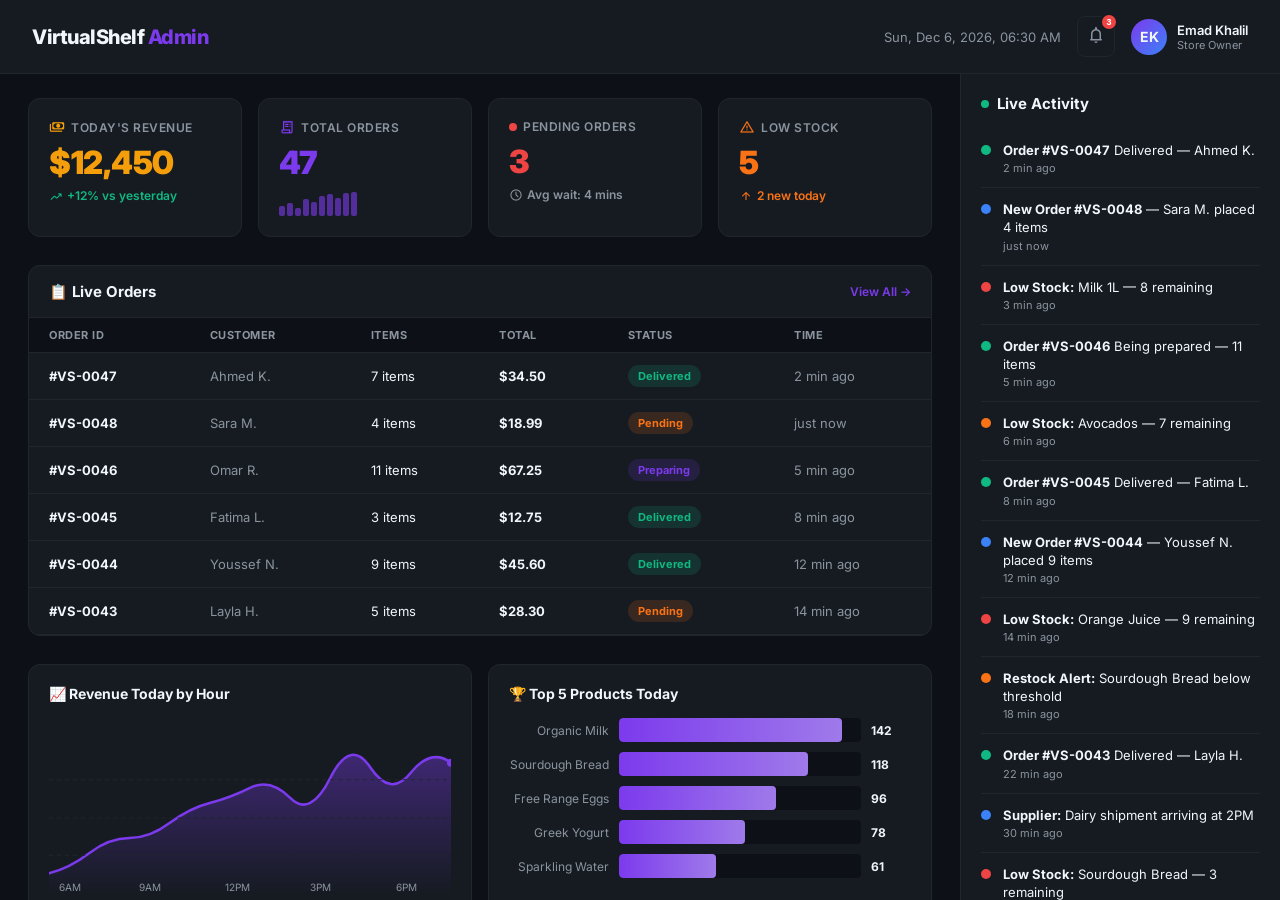
==== admin/index.html @ f6a25a35 "Initial commit: VirtualShelf 4-app system" ====
<!DOCTYPE html>
<html lang="en">
<head>
<meta charset="UTF-8">
<meta name="viewport" content="width=device-width, initial-scale=1.0">
<title>VirtualShelf — Admin Control Center</title>
<link href="https://fonts.googleapis.com/css2?family=Inter:wght@400;500;600;700;800;900&display=swap" rel="stylesheet">
<link href="https://fonts.googleapis.com/css2?family=Material+Symbols+Rounded:opsz,wght,FILL,GRAD@24,400,1,0" rel="stylesheet">
<style>
*,*::before,*::after{box-sizing:border-box;margin:0;padding:0}
:root{
  --bg:#0D1117;--card:#161B22;--card-border:#21262D;--card-hover:#1C2128;
  --white:#F0F6FC;--gray:#8B949E;--light-gray:#30363D;
  --purple:#7C3AED;--purple-light:rgba(124,58,237,.15);
  --gold:#F59E0B;--gold-light:rgba(245,158,11,.15);
  --red:#EF4444;--red-light:rgba(239,68,68,.15);
  --green:#10B981;--green-light:rgba(16,185,129,.15);
  --orange:#F97316;--orange-light:rgba(249,115,22,.15);
  --blue:#3B82F6;
  --radius:12px;--radius-sm:8px;--radius-pill:50px;
  --shadow:0 1px 3px rgba(0,0,0,.3),0 1px 2px rgba(0,0,0,.2);
  --shadow-md:0 4px 12px rgba(0,0,0,.3);
  --font:'Inter',system-ui,sans-serif;
}
html,body{height:100%;font-family:var(--font);background:var(--bg);color:var(--white);overflow:hidden}
body{display:flex;flex-direction:column}

/* TOP NAV */
.top-nav{display:flex;align-items:center;justify-content:space-between;padding:16px 32px;border-bottom:1px solid var(--card-border);background:var(--card);flex-shrink:0}
.nav-left{display:flex;align-items:center;gap:12px}
.nav-logo{font-size:20px;font-weight:800;letter-spacing:-.5px}
.nav-logo span{color:var(--purple)}
.nav-right{display:flex;align-items:center;gap:16px}
.nav-date{font-size:13px;color:var(--gray)}
.notif-btn{position:relative;background:none;border:1px solid var(--card-border);border-radius:var(--radius-sm);padding:8px;cursor:pointer;transition:.2s;color:var(--gray)}
.notif-btn:hover{border-color:var(--purple);color:var(--purple)}
.notif-btn .material-symbols-rounded{font-size:20px}
.notif-badge{position:absolute;top:-4px;right:-4px;background:var(--red);color:#fff;font-size:9px;font-weight:800;width:18px;height:18px;border-radius:50%;display:flex;align-items:center;justify-content:center;border:2px solid var(--card)}
.admin-profile{display:flex;align-items:center;gap:10px;cursor:pointer}
.admin-avatar{width:36px;height:36px;border-radius:50%;background:linear-gradient(135deg,var(--purple),var(--blue));display:flex;align-items:center;justify-content:center;font-size:14px;font-weight:700}
.admin-name{font-size:13px;font-weight:600}
.admin-role{font-size:11px;color:var(--gray)}

/* MAIN LAYOUT */
.main{flex:1;display:flex;overflow:hidden}
.content{flex:1;overflow-y:auto;padding:24px 28px;scrollbar-width:thin;scrollbar-color:var(--light-gray) transparent}
.content::-webkit-scrollbar{width:6px}
.content::-webkit-scrollbar-thumb{background:var(--light-gray);border-radius:3px}
.sidebar{width:320px;border-left:1px solid var(--card-border);background:var(--card);overflow-y:auto;scrollbar-width:thin;scrollbar-color:var(--light-gray) transparent;flex-shrink:0}

/* SECTION TITLES */
.section-title{font-size:14px;font-weight:700;color:var(--gray);text-transform:uppercase;letter-spacing:.5px;margin-bottom:16px;display:flex;align-items:center;gap:8px}

/* KPI CARDS */
.kpi-row{display:grid;grid-template-columns:repeat(4,1fr);gap:16px;margin-bottom:28px}
.kpi-card{background:var(--card);border:1px solid var(--card-border);border-radius:var(--radius);padding:20px;transition:.2s}
.kpi-card:hover{border-color:var(--light-gray);box-shadow:var(--shadow-md)}
.kpi-label{font-size:12px;font-weight:600;color:var(--gray);text-transform:uppercase;letter-spacing:.5px;margin-bottom:8px;display:flex;align-items:center;gap:6px}
.kpi-value{font-size:32px;font-weight:900;letter-spacing:-.5px}
.kpi-value.gold{color:var(--gold)}
.kpi-value.purple{color:var(--purple)}
.kpi-value.red{color:var(--red)}
.kpi-value.orange{color:var(--orange)}
.kpi-trend{display:flex;align-items:center;gap:4px;margin-top:6px;font-size:12px;font-weight:600}
.kpi-trend.up{color:var(--green)}
.kpi-trend.down{color:var(--red)}
.sparkline{display:flex;align-items:flex-end;gap:2px;margin-top:10px;height:24px}
.spark-bar{width:6px;background:var(--purple);border-radius:2px;opacity:.6;transition:.2s}
.pulse-dot{width:8px;height:8px;border-radius:50%;background:var(--red);display:inline-block;animation:pulse 1.5s infinite}
@keyframes pulse{0%,100%{opacity:1;box-shadow:0 0 0 0 rgba(239,68,68,.4)}50%{opacity:.7;box-shadow:0 0 0 6px rgba(239,68,68,0)}}
.warning-icon{color:var(--orange);font-size:16px}

/* ORDERS TABLE */
.table-card{background:var(--card);border:1px solid var(--card-border);border-radius:var(--radius);overflow:hidden;margin-bottom:28px}
.table-header{display:flex;justify-content:space-between;align-items:center;padding:16px 20px;border-bottom:1px solid var(--card-border)}
.table-header h3{font-size:15px;font-weight:700}
.view-all{font-size:12px;color:var(--purple);font-weight:600;cursor:pointer;text-decoration:none}
.view-all:hover{text-decoration:underline}
.orders-table{width:100%;border-collapse:collapse}
.orders-table th{text-align:left;padding:10px 20px;font-size:11px;font-weight:700;color:var(--gray);text-transform:uppercase;letter-spacing:.5px;border-bottom:1px solid var(--card-border);background:var(--bg)}
.orders-table td{padding:12px 20px;font-size:13px;border-bottom:1px solid var(--card-border)}
.orders-table tr:hover td{background:var(--card-hover)}
.orders-table .oid{font-weight:700;color:var(--white)}
.orders-table .customer{color:var(--gray)}
.orders-table .total{font-weight:700}
.status-pill{padding:4px 10px;border-radius:var(--radius-pill);font-size:11px;font-weight:700;display:inline-block}
.status-pill.delivered{background:var(--green-light);color:var(--green)}
.status-pill.pending{background:var(--orange-light);color:var(--orange)}
.status-pill.preparing{background:var(--purple-light);color:var(--purple)}
.time-col{color:var(--gray);font-size:12px}

/* CHARTS */
.charts-row{display:grid;grid-template-columns:1fr 1fr;gap:16px;margin-bottom:28px}
.chart-card{background:var(--card);border:1px solid var(--card-border);border-radius:var(--radius);padding:20px}
.chart-card h3{font-size:14px;font-weight:700;margin-bottom:16px}
.chart-area{height:180px;position:relative;display:flex;align-items:flex-end;padding-top:20px}
/* Line chart */
.line-chart{width:100%;height:100%;position:relative}
.line-chart svg{width:100%;height:100%}
/* Bar chart */
.bar-chart{display:flex;flex-direction:column;gap:10px;width:100%}
.bar-row{display:flex;align-items:center;gap:10px}
.bar-label{font-size:12px;color:var(--gray);width:100px;text-align:right;white-space:nowrap;overflow:hidden;text-overflow:ellipsis}
.bar-track{flex:1;height:24px;background:var(--bg);border-radius:4px;overflow:hidden;position:relative}
.bar-fill{height:100%;border-radius:4px;background:linear-gradient(90deg,var(--purple),#9F7AEA);transition:width 1s ease}
.bar-val{font-size:12px;font-weight:700;color:var(--white);width:40px}

/* ACTIVITY FEED */
.activity-feed{padding:20px}
.activity-feed h3{font-size:15px;font-weight:700;margin-bottom:16px;display:flex;align-items:center;gap:8px}
.live-dot{width:8px;height:8px;border-radius:50%;background:var(--green);animation:pulse 1.5s infinite}
.activity-list{display:flex;flex-direction:column;gap:0}
.activity-item{display:flex;gap:12px;padding:12px 0;border-bottom:1px solid var(--card-border)}
.activity-item:last-child{border:none}
.activity-dot{width:10px;height:10px;border-radius:50%;flex-shrink:0;margin-top:4px}
.activity-dot.green{background:var(--green)}
.activity-dot.blue{background:var(--blue)}
.activity-dot.red{background:var(--red)}
.activity-dot.orange{background:var(--orange)}
.activity-text{font-size:13px;color:var(--white);line-height:1.4}
.activity-text strong{font-weight:700}
.activity-time{font-size:11px;color:var(--gray);margin-top:2px}
</style>
</head>
<body>
<!-- TOP NAV -->
<div class="top-nav">
  <div class="nav-left">
    <div class="nav-logo">VirtualShelf <span>Admin</span></div>
  </div>
  <div class="nav-right">
    <span class="nav-date" id="navDate"></span>
    <button class="notif-btn"><span class="material-symbols-rounded">notifications</span><span class="notif-badge">3</span></button>
    <div class="admin-profile">
      <div class="admin-avatar">EK</div>
      <div>
        <div class="admin-name">Emad Khalil</div>
        <div class="admin-role">Store Owner</div>
      </div>
    </div>
  </div>
</div>

<div class="main">
  <div class="content">
    <!-- KPI CARDS -->
    <div class="kpi-row">
      <div class="kpi-card">
        <div class="kpi-label"><span class="material-symbols-rounded" style="font-size:16px;color:var(--gold)">payments</span> Today's Revenue</div>
        <div class="kpi-value gold">$12,450</div>
        <div class="kpi-trend up"><span class="material-symbols-rounded" style="font-size:14px">trending_up</span> +12% vs yesterday</div>
      </div>
      <div class="kpi-card">
        <div class="kpi-label"><span class="material-symbols-rounded" style="font-size:16px;color:var(--purple)">receipt_long</span> Total Orders</div>
        <div class="kpi-value purple">47</div>
        <div class="sparkline">
          <div class="spark-bar" style="height:40%"></div>
          <div class="spark-bar" style="height:55%"></div>
          <div class="spark-bar" style="height:35%"></div>
          <div class="spark-bar" style="height:70%"></div>
          <div class="spark-bar" style="height:60%"></div>
          <div class="spark-bar" style="height:85%"></div>
          <div class="spark-bar" style="height:90%"></div>
          <div class="spark-bar" style="height:75%"></div>
          <div class="spark-bar" style="height:95%"></div>
          <div class="spark-bar" style="height:100%"></div>
        </div>
      </div>
      <div class="kpi-card">
        <div class="kpi-label"><span class="pulse-dot"></span> Pending Orders</div>
        <div class="kpi-value red">3</div>
        <div class="kpi-trend" style="color:var(--gray)"><span class="material-symbols-rounded" style="font-size:14px">schedule</span> Avg wait: 4 mins</div>
      </div>
      <div class="kpi-card">
        <div class="kpi-label"><span class="material-symbols-rounded warning-icon">warning</span> Low Stock</div>
        <div class="kpi-value orange">5</div>
        <div class="kpi-trend" style="color:var(--orange)"><span class="material-symbols-rounded" style="font-size:14px">arrow_upward</span> 2 new today</div>
      </div>
    </div>

    <!-- ORDERS TABLE -->
    <div class="table-card">
      <div class="table-header">
        <h3>📋 Live Orders</h3>
        <a class="view-all" href="#">View All →</a>
      </div>
      <table class="orders-table">
        <thead><tr><th>Order ID</th><th>Customer</th><th>Items</th><th>Total</th><th>Status</th><th>Time</th></tr></thead>
        <tbody>
          <tr><td class="oid">#VS-0047</td><td class="customer">Ahmed K.</td><td>7 items</td><td class="total">$34.50</td><td><span class="status-pill delivered">Delivered</span></td><td class="time-col">2 min ago</td></tr>
          <tr><td class="oid">#VS-0048</td><td class="customer">Sara M.</td><td>4 items</td><td class="total">$18.99</td><td><span class="status-pill pending">Pending</span></td><td class="time-col">just now</td></tr>
          <tr><td class="oid">#VS-0046</td><td class="customer">Omar R.</td><td>11 items</td><td class="total">$67.25</td><td><span class="status-pill preparing">Preparing</span></td><td class="time-col">5 min ago</td></tr>
          <tr><td class="oid">#VS-0045</td><td class="customer">Fatima L.</td><td>3 items</td><td class="total">$12.75</td><td><span class="status-pill delivered">Delivered</span></td><td class="time-col">8 min ago</td></tr>
          <tr><td class="oid">#VS-0044</td><td class="customer">Youssef N.</td><td>9 items</td><td class="total">$45.60</td><td><span class="status-pill delivered">Delivered</span></td><td class="time-col">12 min ago</td></tr>
          <tr><td class="oid">#VS-0043</td><td class="customer">Layla H.</td><td>5 items</td><td class="total">$28.30</td><td><span class="status-pill pending">Pending</span></td><td class="time-col">14 min ago</td></tr>
        </tbody>
      </table>
    </div>

    <!-- CHARTS -->
    <div class="charts-row">
      <div class="chart-card">
        <h3>📈 Revenue Today by Hour</h3>
        <div class="chart-area">
          <svg viewBox="0 0 400 150" style="width:100%;height:100%">
            <defs>
              <linearGradient id="grad" x1="0" y1="0" x2="0" y2="1">
                <stop offset="0%" stop-color="#7C3AED" stop-opacity=".4"/>
                <stop offset="100%" stop-color="#7C3AED" stop-opacity="0"/>
              </linearGradient>
            </defs>
            <path d="M0,130 Q20,125 40,110 T80,95 T120,80 T160,60 T200,45 T240,55 T280,35 T320,25 T360,30 T400,20 V150 H0 Z" fill="url(#grad)"/>
            <path d="M0,130 Q20,125 40,110 T80,95 T120,80 T160,60 T200,45 T240,55 T280,35 T320,25 T360,30 T400,20" fill="none" stroke="#7C3AED" stroke-width="2.5" stroke-linecap="round"/>
            <circle cx="400" cy="20" r="4" fill="#7C3AED"/>
            <!-- Grid lines -->
            <line x1="0" y1="37" x2="400" y2="37" stroke="#21262D" stroke-dasharray="4"/>
            <line x1="0" y1="75" x2="400" y2="75" stroke="#21262D" stroke-dasharray="4"/>
            <line x1="0" y1="112" x2="400" y2="112" stroke="#21262D" stroke-dasharray="4"/>
            <!-- Labels -->
            <text x="10" y="148" fill="#8B949E" font-size="10" font-family="Inter">6AM</text>
            <text x="90" y="148" fill="#8B949E" font-size="10" font-family="Inter">9AM</text>
            <text x="175" y="148" fill="#8B949E" font-size="10" font-family="Inter">12PM</text>
            <text x="260" y="148" fill="#8B949E" font-size="10" font-family="Inter">3PM</text>
            <text x="345" y="148" fill="#8B949E" font-size="10" font-family="Inter">6PM</text>
          </svg>
        </div>
      </div>
      <div class="chart-card">
        <h3>🏆 Top 5 Products Today</h3>
        <div class="bar-chart">
          <div class="bar-row">
            <span class="bar-label">Organic Milk</span>
            <div class="bar-track"><div class="bar-fill" style="width:92%"></div></div>
            <span class="bar-val">142</span>
          </div>
          <div class="bar-row">
            <span class="bar-label">Sourdough Bread</span>
            <div class="bar-track"><div class="bar-fill" style="width:78%"></div></div>
            <span class="bar-val">118</span>
          </div>
          <div class="bar-row">
            <span class="bar-label">Free Range Eggs</span>
            <div class="bar-track"><div class="bar-fill" style="width:65%"></div></div>
            <span class="bar-val">96</span>
          </div>
          <div class="bar-row">
            <span class="bar-label">Greek Yogurt</span>
            <div class="bar-track"><div class="bar-fill" style="width:52%"></div></div>
            <span class="bar-val">78</span>
          </div>
          <div class="bar-row">
            <span class="bar-label">Sparkling Water</span>
            <div class="bar-track"><div class="bar-fill" style="width:40%"></div></div>
            <span class="bar-val">61</span>
          </div>
        </div>
      </div>
    </div>
  </div>

  <!-- SIDEBAR: ACTIVITY FEED -->
  <div class="sidebar">
    <div class="activity-feed">
      <h3><span class="live-dot"></span> Live Activity</h3>
      <div class="activity-list">
        <div class="activity-item">
          <div class="activity-dot green"></div>
          <div>
            <div class="activity-text"><strong>Order #VS-0047</strong> Delivered — Ahmed K.</div>
            <div class="activity-time">2 min ago</div>
          </div>
        </div>
        <div class="activity-item">
          <div class="activity-dot blue"></div>
          <div>
            <div class="activity-text"><strong>New Order #VS-0048</strong> — Sara M. placed 4 items</div>
            <div class="activity-time">just now</div>
          </div>
        </div>
        <div class="activity-item">
          <div class="activity-dot red"></div>
          <div>
            <div class="activity-text"><strong>Low Stock:</strong> Milk 1L — 8 remaining</div>
            <div class="activity-time">3 min ago</div>
          </div>
        </div>
        <div class="activity-item">
          <div class="activity-dot green"></div>
          <div>
            <div class="activity-text"><strong>Order #VS-0046</strong> Being prepared — 11 items</div>
            <div class="activity-time">5 min ago</div>
          </div>
        </div>
        <div class="activity-item">
          <div class="activity-dot orange"></div>
          <div>
            <div class="activity-text"><strong>Low Stock:</strong> Avocados — 7 remaining</div>
            <div class="activity-time">6 min ago</div>
          </div>
        </div>
        <div class="activity-item">
          <div class="activity-dot green"></div>
          <div>
            <div class="activity-text"><strong>Order #VS-0045</strong> Delivered — Fatima L.</div>
            <div class="activity-time">8 min ago</div>
          </div>
        </div>
        <div class="activity-item">
          <div class="activity-dot blue"></div>
          <div>
            <div class="activity-text"><strong>New Order #VS-0044</strong> — Youssef N. placed 9 items</div>
            <div class="activity-time">12 min ago</div>
          </div>
        </div>
        <div class="activity-item">
          <div class="activity-dot red"></div>
          <div>
            <div class="activity-text"><strong>Low Stock:</strong> Orange Juice — 9 remaining</div>
            <div class="activity-time">14 min ago</div>
          </div>
        </div>
        <div class="activity-item">
          <div class="activity-dot orange"></div>
          <div>
            <div class="activity-text"><strong>Restock Alert:</strong> Sourdough Bread below threshold</div>
            <div class="activity-time">18 min ago</div>
          </div>
        </div>
        <div class="activity-item">
          <div class="activity-dot green"></div>
          <div>
            <div class="activity-text"><strong>Order #VS-0043</strong> Delivered — Layla H.</div>
            <div class="activity-time">22 min ago</div>
          </div>
        </div>
        <div class="activity-item">
          <div class="activity-dot blue"></div>
          <div>
            <div class="activity-text"><strong>Supplier:</strong> Dairy shipment arriving at 2PM</div>
            <div class="activity-time">30 min ago</div>
          </div>
        </div>
        <div class="activity-item">
          <div class="activity-dot red"></div>
          <div>
            <div class="activity-text"><strong>Low Stock:</strong> Sourdough Bread — 3 remaining</div>
            <div class="activity-time">35 min ago</div>
          </div>
        </div>
      </div>
    </div>
  </div>
</div>

<script>
// Update date/time
function updateDateTime(){
  const now=new Date();
  const opts={weekday:'short',month:'short',day:'numeric',year:'numeric',hour:'2-digit',minute:'2-digit'};
  document.getElementById('navDate').textContent=now.toLocaleDateString('en-US',opts);
}
updateDateTime();
setInterval(updateDateTime,60000);
</script>
</body>
</html>
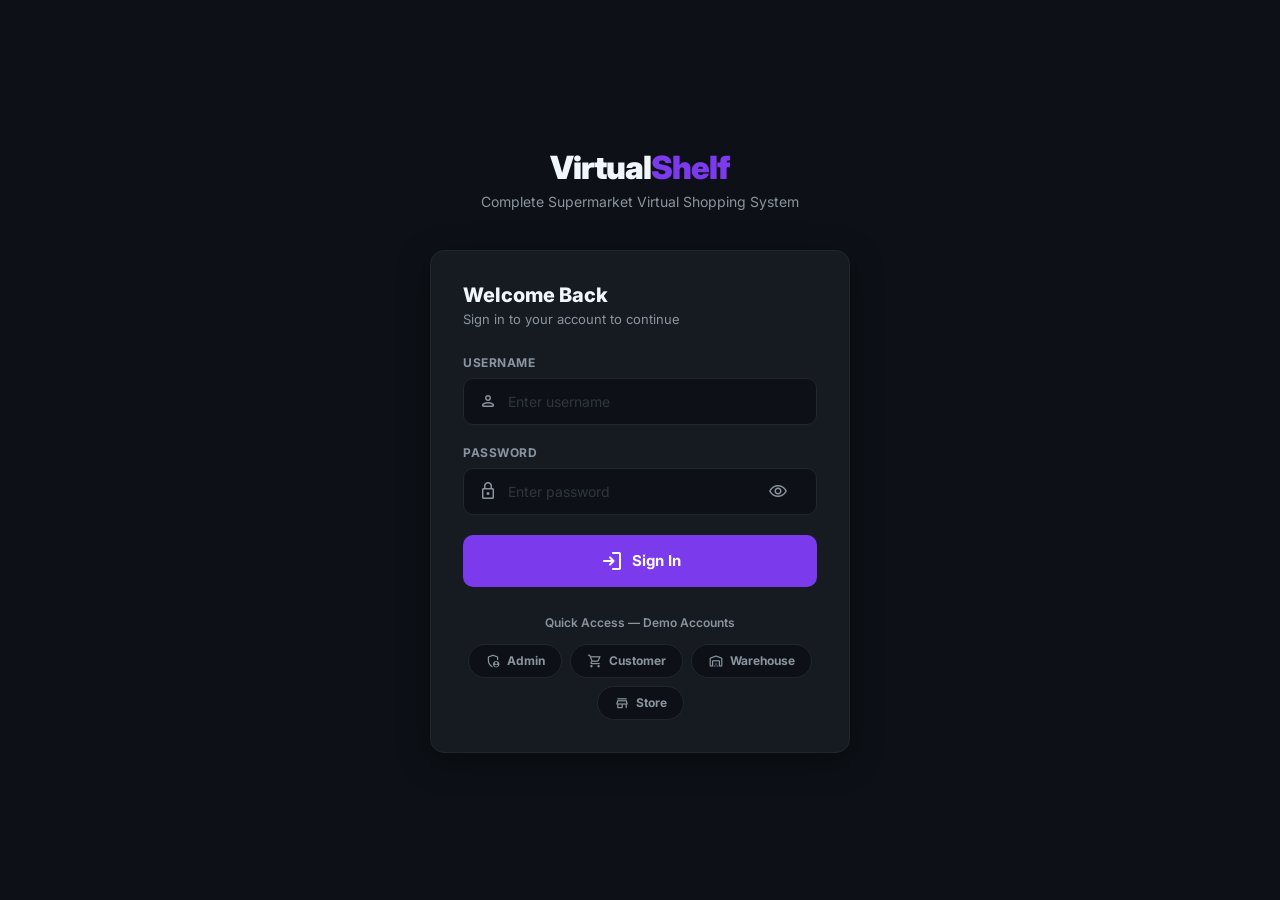
==== commit 0259ad7d: "feat: add login system with role-based access control - Add auth.html (login page with role-specific" ====
--- a/admin/index.html
+++ b/admin/index.html
@@ -131,11 +131,11 @@
   <div class="nav-right">
     <span class="nav-date" id="navDate"></span>
     <button class="notif-btn"><span class="material-symbols-rounded">notifications</span><span class="notif-badge">3</span></button>
-    <div class="admin-profile">
-      <div class="admin-avatar">EK</div>
+    <div class="admin-profile" data-vs-logout title="Click to logout">
+      <div class="admin-avatar" data-vs-avatar>EK</div>
       <div>
-        <div class="admin-name">Emad Khalil</div>
-        <div class="admin-role">Store Owner</div>
+        <div class="admin-name" data-vs-name>Emad Hamdy</div>
+        <div class="admin-role" data-vs-role>Store Owner</div>
       </div>
     </div>
   </div>
@@ -363,4 +363,7 @@
 setInterval(updateDateTime,60000);
 </script>
 </body>
+<!-- VirtualShelf Auth Guard -->
+<script src="../auth.js"></script>
+<script>VS_AUTH.enforce(); VS_AUTH.updateUI();</script>
 </html>
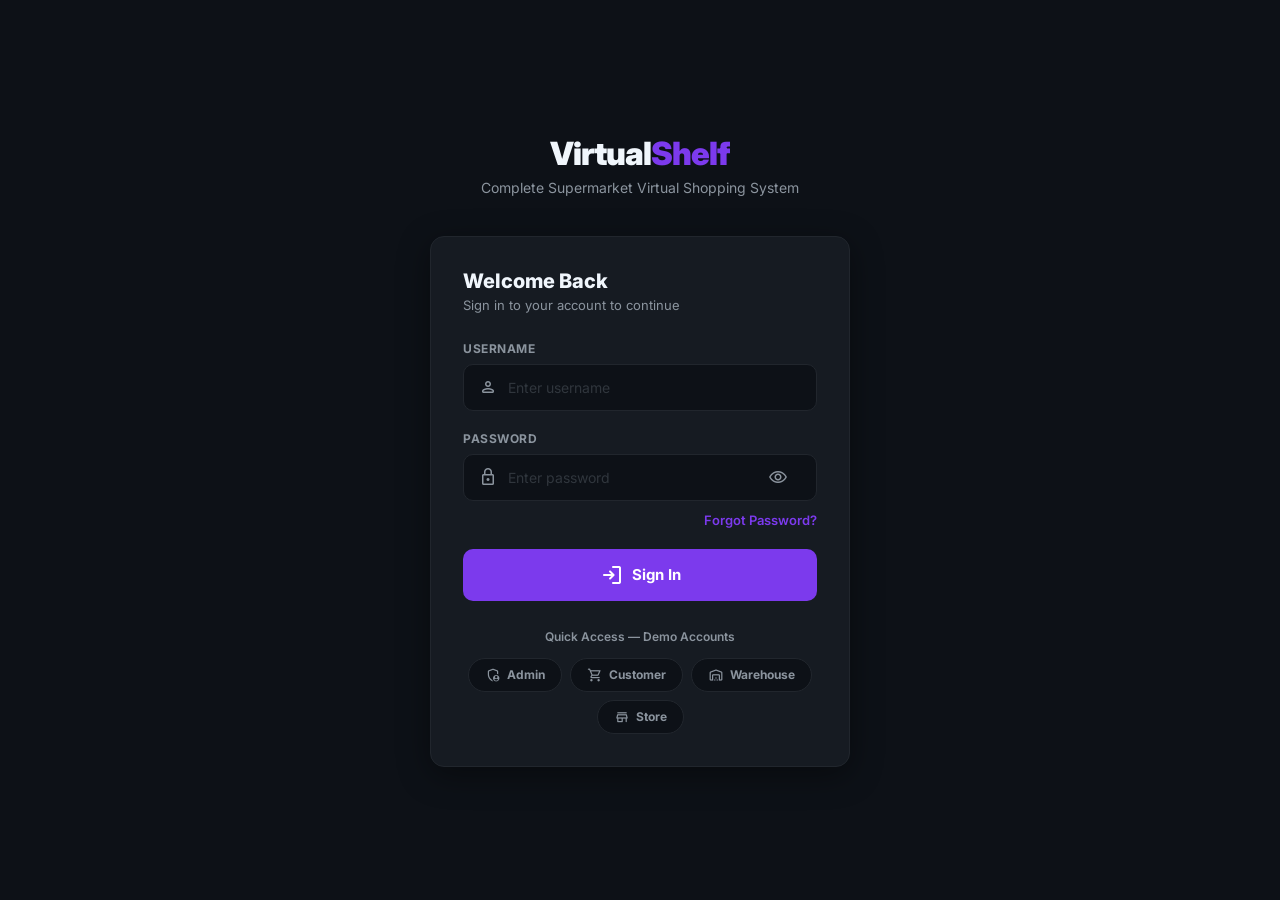
==== commit 3d9dab24: "feat: forgot password, sound alerts, notifications, logout buttons - auth.html: autocomplete=off to " ====
--- a/admin/index.html
+++ b/admin/index.html
@@ -120,6 +120,31 @@
 .activity-text{font-size:13px;color:var(--white);line-height:1.4}
 .activity-text strong{font-weight:700}
 .activity-time{font-size:11px;color:var(--gray);margin-top:2px}
+
+/* NOTIFICATION PANEL */
+.notif-panel{position:absolute;top:60px;right:32px;width:360px;background:var(--card);border:1px solid var(--card-border);border-radius:var(--radius);box-shadow:0 12px 40px rgba(0,0,0,.5);z-index:200;display:none;overflow:hidden}
+.notif-panel.show{display:block;animation:panelIn .25s ease}
+@keyframes panelIn{from{opacity:0;transform:translateY(-8px)}to{opacity:1;transform:translateY(0)}}
+.notif-panel-header{padding:16px 20px;border-bottom:1px solid var(--card-border);display:flex;justify-content:space-between;align-items:center}
+.notif-panel-header h4{font-size:15px;font-weight:700}
+.notif-clear{font-size:12px;color:var(--purple);cursor:pointer;font-weight:600;background:none;border:none;font-family:inherit}
+.notif-list{max-height:400px;overflow-y:auto}
+.notif-item{display:flex;gap:12px;padding:14px 20px;border-bottom:1px solid var(--card-border);cursor:pointer;transition:.2s}
+.notif-item:hover{background:var(--card-hover)}
+.notif-item:last-child{border:none}
+.notif-icon{width:36px;height:36px;border-radius:50%;display:flex;align-items:center;justify-content:center;flex-shrink:0}
+.notif-icon.order{background:var(--purple-light);color:var(--purple)}
+.notif-icon.stock{background:var(--orange-light);color:var(--orange)}
+.notif-icon.success{background:var(--green-light);color:var(--green)}
+.notif-icon .material-symbols-rounded{font-size:18px}
+.notif-body{flex:1;min-width:0}
+.notif-title{font-size:13px;font-weight:600;color:var(--white);margin-bottom:2px}
+.notif-desc{font-size:12px;color:var(--gray);line-height:1.4}
+.notif-time{font-size:11px;color:var(--gray);margin-top:4px}
+.notif-unread{width:8px;height:8px;border-radius:50%;background:var(--purple);flex-shrink:0;margin-top:6px}
+.logout-btn-nav{background:none;border:1px solid var(--card-border);border-radius:var(--radius-sm);padding:8px 14px;cursor:pointer;color:var(--gray);font-size:12px;font-weight:600;transition:.2s;display:flex;align-items:center;gap:6px;font-family:inherit}
+.logout-btn-nav:hover{border-color:var(--red);color:var(--red)}
+.logout-btn-nav .material-symbols-rounded{font-size:16px}
 </style>
 </head>
 <body>
@@ -130,12 +155,66 @@
   </div>
   <div class="nav-right">
     <span class="nav-date" id="navDate"></span>
-    <button class="notif-btn"><span class="material-symbols-rounded">notifications</span><span class="notif-badge">3</span></button>
+    <button class="notif-btn" onclick="toggleNotifPanel()" id="notifBtn"><span class="material-symbols-rounded">notifications</span><span class="notif-badge" id="notifBadge">3</span></button>
+    <button class="logout-btn-nav" onclick="VS_AUTH.logout()"><span class="material-symbols-rounded">logout</span> Logout</button>
     <div class="admin-profile" data-vs-logout title="Click to logout">
       <div class="admin-avatar" data-vs-avatar>EK</div>
       <div>
         <div class="admin-name" data-vs-name>Emad Hamdy</div>
         <div class="admin-role" data-vs-role>Store Owner</div>
+      </div>
+    </div>
+  </div>
+</div>
+
+<!-- Notification Panel -->
+<div class="notif-panel" id="notifPanel">
+  <div class="notif-panel-header">
+    <h4>🔔 Notifications</h4>
+    <button class="notif-clear" onclick="clearNotifs()">Mark all read</button>
+  </div>
+  <div class="notif-list" id="notifList">
+    <div class="notif-item">
+      <div class="notif-icon order"><span class="material-symbols-rounded">receipt_long</span></div>
+      <div class="notif-body">
+        <div class="notif-title">New Order #VS-0048</div>
+        <div class="notif-desc">Sara M. placed an order — 4 items, $18.99</div>
+        <div class="notif-time">Just now</div>
+      </div>
+      <div class="notif-unread"></div>
+    </div>
+    <div class="notif-item">
+      <div class="notif-icon stock"><span class="material-symbols-rounded">warning</span></div>
+      <div class="notif-body">
+        <div class="notif-title">Low Stock Alert</div>
+        <div class="notif-desc">Milk 1L — only 8 remaining</div>
+        <div class="notif-time">3 min ago</div>
+      </div>
+      <div class="notif-unread"></div>
+    </div>
+    <div class="notif-item">
+      <div class="notif-icon success"><span class="material-symbols-rounded">local_shipping</span></div>
+      <div class="notif-body">
+        <div class="notif-title">Order #VS-0047 Delivered</div>
+        <div class="notif-desc">Ahmed K. received their order successfully</div>
+        <div class="notif-time">5 min ago</div>
+      </div>
+      <div class="notif-unread"></div>
+    </div>
+    <div class="notif-item">
+      <div class="notif-icon stock"><span class="material-symbols-rounded">inventory_2</span></div>
+      <div class="notif-body">
+        <div class="notif-title">Restock Needed</div>
+        <div class="notif-desc">Sourdough Bread below minimum threshold</div>
+        <div class="notif-time">18 min ago</div>
+      </div>
+    </div>
+    <div class="notif-item">
+      <div class="notif-icon order"><span class="material-symbols-rounded">receipt_long</span></div>
+      <div class="notif-body">
+        <div class="notif-title">New Order #VS-0044</div>
+        <div class="notif-desc">Youssef N. placed an order — 9 items, $45.60</div>
+        <div class="notif-time">12 min ago</div>
       </div>
     </div>
   </div>
@@ -361,9 +440,29 @@
 }
 updateDateTime();
 setInterval(updateDateTime,60000);
+
+// Notification panel
+let notifOpen=false;
+function toggleNotifPanel(){
+  notifOpen=!notifOpen;
+  document.getElementById('notifPanel').classList.toggle('show',notifOpen);
+}
+function clearNotifs(){
+  document.querySelectorAll('.notif-unread').forEach(el=>el.remove());
+  document.getElementById('notifBadge').textContent='0';
+  document.getElementById('notifBadge').style.display='none';
+}
+// Close panel when clicking outside
+document.addEventListener('click',function(e){
+  const panel=document.getElementById('notifPanel');
+  const btn=document.getElementById('notifBtn');
+  if(notifOpen && !panel.contains(e.target) && !btn.contains(e.target)){
+    notifOpen=false;
+    panel.classList.remove('show');
+  }
+});
 </script>
-</body>
-<!-- VirtualShelf Auth Guard -->
 <script src="../auth.js"></script>
 <script>VS_AUTH.enforce(); VS_AUTH.updateUI();</script>
+</body>
 </html>
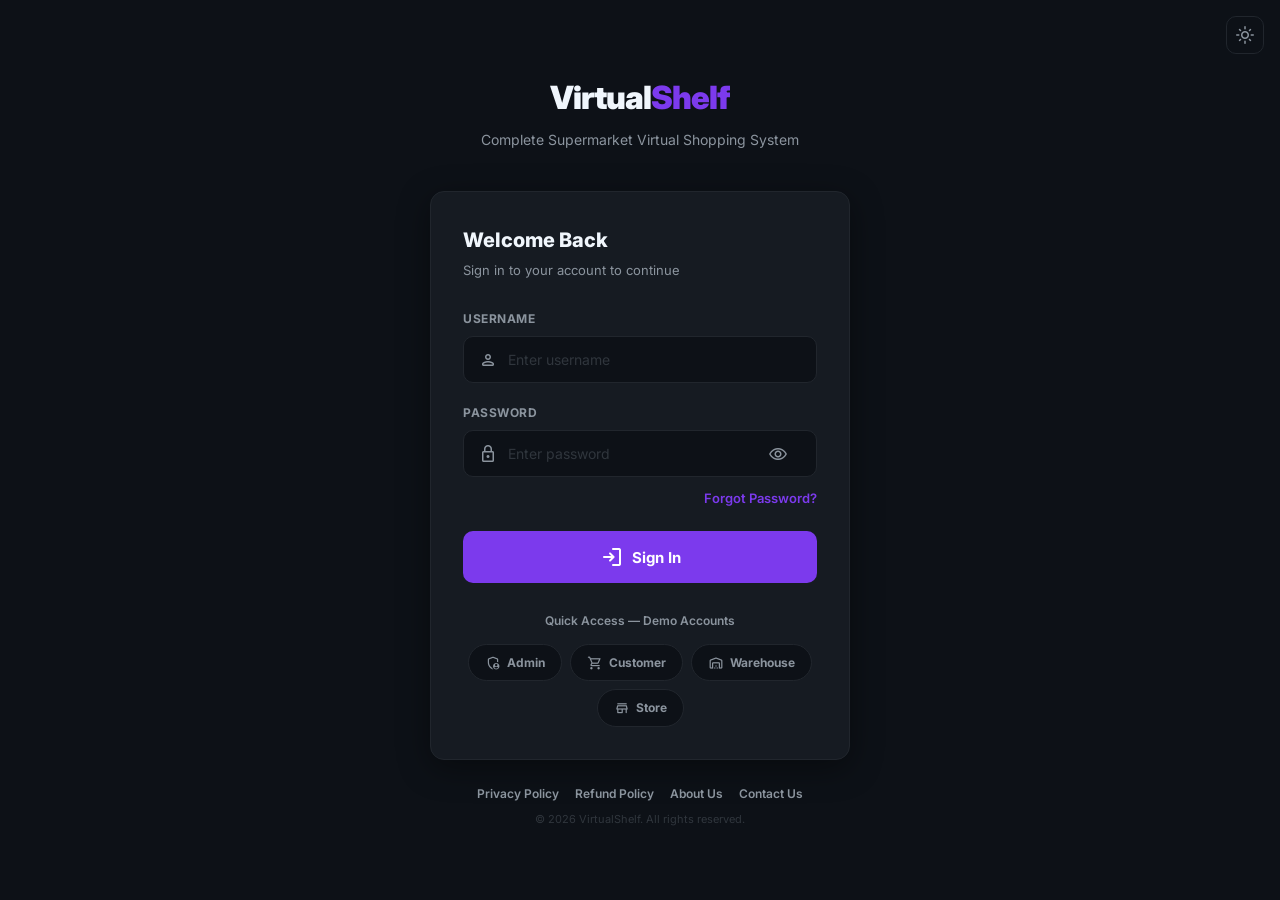
==== commit b4f98cbf: "feat: connect all 4 apps to real Supabase database - Add schema.sql with vs_products, vs_orders, vs_" ====
--- a/admin/index.html
+++ b/admin/index.html
@@ -26,7 +26,7 @@
 body{display:flex;flex-direction:column}
 
 /* TOP NAV */
-.top-nav{display:flex;align-items:center;justify-content:space-between;padding:16px 32px;border-bottom:1px solid var(--card-border);background:var(--card);flex-shrink:0}
+.top-nav{position:relative;display:flex;align-items:center;justify-content:space-between;padding:16px 32px;border-bottom:1px solid var(--card-border);background:var(--card);flex-shrink:0}
 .nav-left{display:flex;align-items:center;gap:12px}
 .nav-logo{font-size:20px;font-weight:800;letter-spacing:-.5px}
 .nav-logo span{color:var(--purple)}
@@ -165,56 +165,56 @@
       </div>
     </div>
   </div>
-</div>
-
-<!-- Notification Panel -->
-<div class="notif-panel" id="notifPanel">
-  <div class="notif-panel-header">
-    <h4>🔔 Notifications</h4>
-    <button class="notif-clear" onclick="clearNotifs()">Mark all read</button>
-  </div>
-  <div class="notif-list" id="notifList">
-    <div class="notif-item">
-      <div class="notif-icon order"><span class="material-symbols-rounded">receipt_long</span></div>
-      <div class="notif-body">
-        <div class="notif-title">New Order #VS-0048</div>
-        <div class="notif-desc">Sara M. placed an order — 4 items, $18.99</div>
-        <div class="notif-time">Just now</div>
-      </div>
-      <div class="notif-unread"></div>
-    </div>
-    <div class="notif-item">
-      <div class="notif-icon stock"><span class="material-symbols-rounded">warning</span></div>
-      <div class="notif-body">
-        <div class="notif-title">Low Stock Alert</div>
-        <div class="notif-desc">Milk 1L — only 8 remaining</div>
-        <div class="notif-time">3 min ago</div>
-      </div>
-      <div class="notif-unread"></div>
-    </div>
-    <div class="notif-item">
-      <div class="notif-icon success"><span class="material-symbols-rounded">local_shipping</span></div>
-      <div class="notif-body">
-        <div class="notif-title">Order #VS-0047 Delivered</div>
-        <div class="notif-desc">Ahmed K. received their order successfully</div>
-        <div class="notif-time">5 min ago</div>
-      </div>
-      <div class="notif-unread"></div>
-    </div>
-    <div class="notif-item">
-      <div class="notif-icon stock"><span class="material-symbols-rounded">inventory_2</span></div>
-      <div class="notif-body">
-        <div class="notif-title">Restock Needed</div>
-        <div class="notif-desc">Sourdough Bread below minimum threshold</div>
-        <div class="notif-time">18 min ago</div>
-      </div>
-    </div>
-    <div class="notif-item">
-      <div class="notif-icon order"><span class="material-symbols-rounded">receipt_long</span></div>
-      <div class="notif-body">
-        <div class="notif-title">New Order #VS-0044</div>
-        <div class="notif-desc">Youssef N. placed an order — 9 items, $45.60</div>
-        <div class="notif-time">12 min ago</div>
+
+  <!-- Notification Panel (inside top-nav for proper positioning) -->
+  <div class="notif-panel" id="notifPanel">
+    <div class="notif-panel-header">
+      <h4>🔔 Notifications</h4>
+      <button class="notif-clear" onclick="clearNotifs()">Mark all read</button>
+    </div>
+    <div class="notif-list" id="notifList">
+      <div class="notif-item">
+        <div class="notif-icon order"><span class="material-symbols-rounded">receipt_long</span></div>
+        <div class="notif-body">
+          <div class="notif-title">New Order #VS-0048</div>
+          <div class="notif-desc">Sara M. placed an order — 4 items, $18.99</div>
+          <div class="notif-time">Just now</div>
+        </div>
+        <div class="notif-unread"></div>
+      </div>
+      <div class="notif-item">
+        <div class="notif-icon stock"><span class="material-symbols-rounded">warning</span></div>
+        <div class="notif-body">
+          <div class="notif-title">Low Stock Alert</div>
+          <div class="notif-desc">Milk 1L — only 8 remaining</div>
+          <div class="notif-time">3 min ago</div>
+        </div>
+        <div class="notif-unread"></div>
+      </div>
+      <div class="notif-item">
+        <div class="notif-icon success"><span class="material-symbols-rounded">local_shipping</span></div>
+        <div class="notif-body">
+          <div class="notif-title">Order #VS-0047 Delivered</div>
+          <div class="notif-desc">Ahmed K. received their order successfully</div>
+          <div class="notif-time">5 min ago</div>
+        </div>
+        <div class="notif-unread"></div>
+      </div>
+      <div class="notif-item">
+        <div class="notif-icon stock"><span class="material-symbols-rounded">inventory_2</span></div>
+        <div class="notif-body">
+          <div class="notif-title">Restock Needed</div>
+          <div class="notif-desc">Sourdough Bread below minimum threshold</div>
+          <div class="notif-time">18 min ago</div>
+        </div>
+      </div>
+      <div class="notif-item">
+        <div class="notif-icon order"><span class="material-symbols-rounded">receipt_long</span></div>
+        <div class="notif-body">
+          <div class="notif-title">New Order #VS-0044</div>
+          <div class="notif-desc">Youssef N. placed an order — 9 items, $45.60</div>
+          <div class="notif-time">12 min ago</div>
+        </div>
       </div>
     </div>
   </div>
@@ -464,5 +464,52 @@
 </script>
 <script src="../auth.js"></script>
 <script>VS_AUTH.enforce(); VS_AUTH.updateUI();</script>
+<script src="../config.js"></script>
+<script src="../vs-db.js"></script>
+<script>
+async function initAdmin() {
+  await VS_DB.init();
+  
+  // Load real stats
+  const stats = await VS_DB.getStats();
+  const statEls = document.querySelectorAll('.stat-card .stat-num');
+  if (statEls[0]) statEls[0].textContent = '$' + (stats.revenue || 0).toFixed(0);
+  if (statEls[1]) statEls[1].textContent = stats.totalOrders || 0;
+  if (statEls[2]) statEls[2].textContent = stats.totalProducts || 0;
+  if (statEls[3]) statEls[3].textContent = stats.lowStock || 0;
+  
+  // Load real orders
+  const orders = await VS_DB.getOrders(10);
+  if (orders.length > 0) {
+    const tbody = document.querySelector('.orders-table tbody');
+    if (tbody) {
+      tbody.innerHTML = orders.map(o => `
+        <tr>
+          <td class="oid">${o.order_number}</td>
+          <td class="customer">${o.customer_name || 'Walk-in'}</td>
+          <td>${(o.items || []).length} items</td>
+          <td class="total">$${(o.total || 0).toFixed(2)}</td>
+          <td><span class="status-badge ${o.status}">${o.status}</span></td>
+          <td>${new Date(o.created_at).toLocaleTimeString()}</td>
+        </tr>
+      `).join('');
+    }
+  }
+  
+  // Load real alerts
+  const alerts = await VS_DB.getAlerts();
+  const alertContainer = document.querySelector('.warning-banner');
+  if (alertContainer && alerts.length > 0) {
+    alertContainer.innerHTML = '⚠️ ' + alerts.length + ' alerts: ' + alerts.map(a => a.message).join(', ');
+  }
+  
+  // Subscribe to realtime updates
+  VS_DB.subscribe('orders', (payload) => {
+    console.log('New order:', payload);
+    initAdmin(); // Refresh
+  });
+}
+initAdmin();
+</script>
 </body>
 </html>
